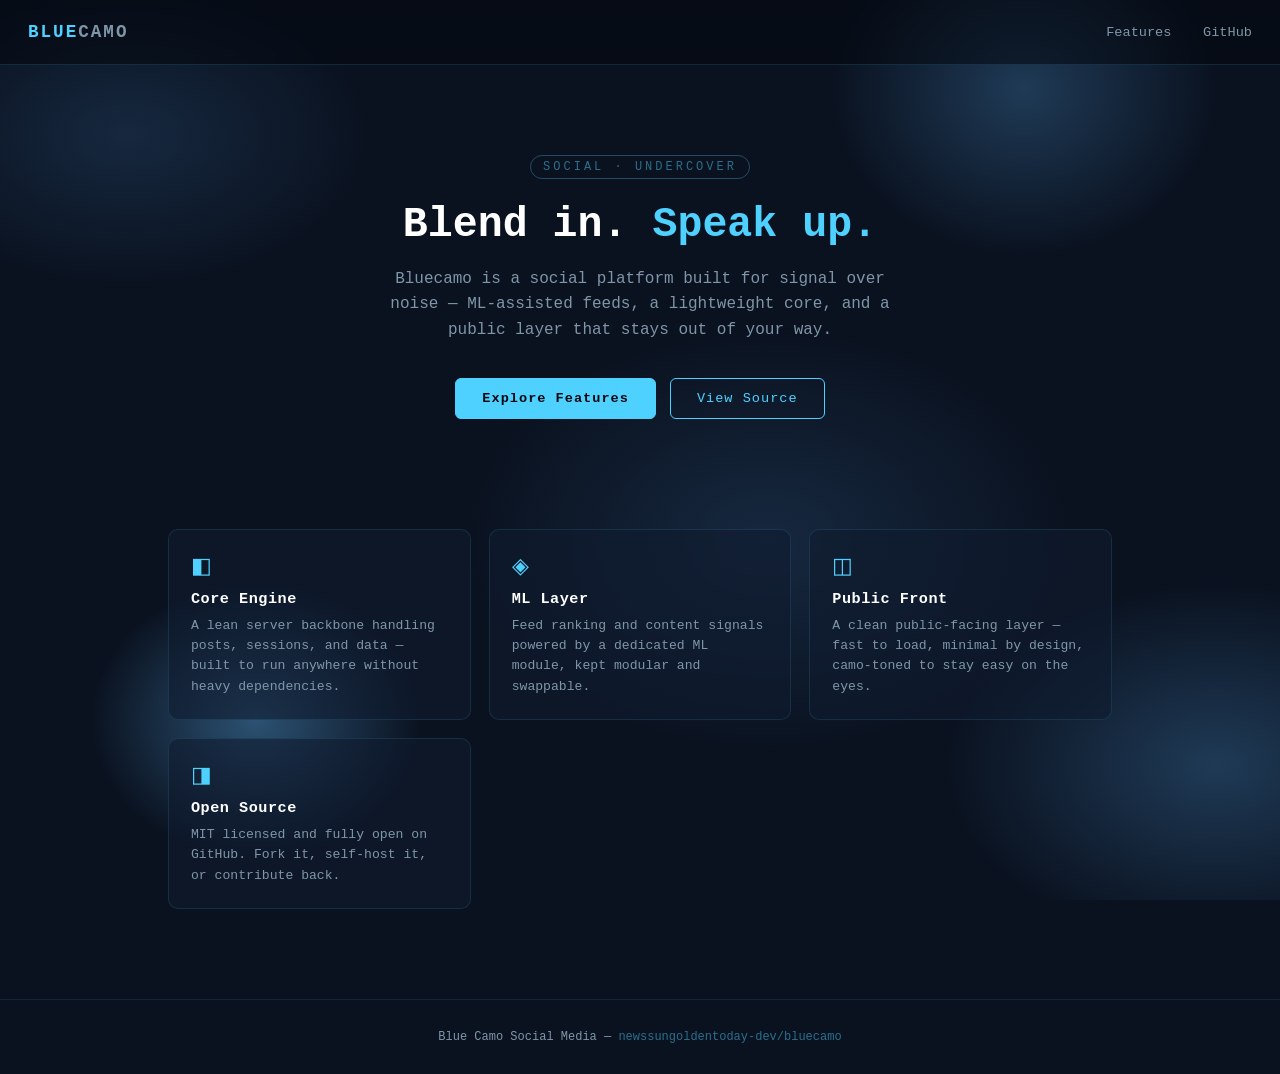
==== index.html @ e495bcbe "Create index.html" ====
<!DOCTYPE html>
<html lang="en">
<head>
<meta charset="UTF-8">
<meta name="viewport" content="width=device-width, initial-scale=1.0">
<title>Bluecamo — Social, Undercover</title>
<link rel="icon" type="image/png" href="/apple-touch-icon.png">
<link rel="apple-touch-icon" href="/apple-touch-icon.png">
<style>
  :root{
    --navy-0:#050810;
    --navy-1:#0a1220;
    --navy-2:#101c30;
    --camo-a:#16283f;
    --camo-b:#1f3a56;
    --camo-c:#2c5273;
    --accent:#4fd1ff;
    --accent-dim:#2a6f8c;
    --text:#d8e6f0;
    --text-dim:#7f96a8;
  }
  *{box-sizing:border-box;margin:0;padding:0;}
  body{
    font-family:'JetBrains Mono', 'Courier New', monospace;
    background:var(--navy-0);
    color:var(--text);
    min-height:100vh;
    background-image:
      radial-gradient(ellipse 400px 250px at 10% 15%, var(--camo-a) 0%, transparent 60%),
      radial-gradient(ellipse 350px 300px at 80% 10%, var(--camo-b) 0%, transparent 55%),
      radial-gradient(ellipse 500px 350px at 60% 60%, var(--camo-a) 0%, transparent 60%),
      radial-gradient(ellipse 300px 250px at 20% 80%, var(--camo-c) 0%, transparent 55%),
      radial-gradient(ellipse 450px 300px at 95% 85%, var(--camo-b) 0%, transparent 60%);
    background-color:var(--navy-1);
    background-attachment:fixed;
  }
  header{
    display:flex;justify-content:space-between;align-items:center;
    padding:22px 28px;border-bottom:1px solid rgba(79,209,255,0.15);
    background:rgba(5,8,16,0.55);backdrop-filter:blur(4px);
  }
  .logo{font-weight:700;font-size:1.1rem;letter-spacing:2px;color:var(--accent);}
  .logo span{color:var(--text-dim);}
  nav a{color:var(--text-dim);text-decoration:none;margin-left:22px;font-size:0.85rem;}
  nav a:hover{color:var(--accent);}
  .hero{
    padding:90px 28px 70px;max-width:820px;margin:0 auto;text-align:center;
  }
  .tag{
    display:inline-block;font-size:0.75rem;letter-spacing:3px;color:var(--accent-dim);
    border:1px solid rgba(79,209,255,0.3);padding:4px 12px;border-radius:20px;margin-bottom:22px;
  }
  h1{font-size:2.6rem;line-height:1.15;color:#fff;margin-bottom:18px;}
  h1 em{font-style:normal;color:var(--accent);}
  .sub{color:var(--text-dim);font-size:1rem;max-width:520px;margin:0 auto 34px;line-height:1.6;}
  .cta{display:flex;gap:14px;justify-content:center;flex-wrap:wrap;}
  .btn{
    padding:12px 26px;border-radius:6px;font-size:0.85rem;text-decoration:none;
    border:1px solid var(--accent);color:var(--accent);letter-spacing:1px;
  }
  .btn.primary{background:var(--accent);color:var(--navy-0);font-weight:700;}
  .btn:hover{opacity:0.85;}
  .features{
    max-width:1000px;margin:0 auto;padding:40px 28px 90px;
    display:grid;grid-template-columns:repeat(auto-fit,minmax(230px,1fr));gap:18px;
  }
  .card{
    background:rgba(16,28,48,0.6);border:1px solid rgba(79,209,255,0.12);
    border-radius:10px;padding:22px;
  }
  .card .icon{font-size:1.4rem;color:var(--accent);margin-bottom:10px;}
  .card h3{font-size:0.95rem;color:#fff;margin-bottom:8px;letter-spacing:0.5px;}
  .card p{font-size:0.82rem;color:var(--text-dim);line-height:1.55;}
  footer{
    text-align:center;padding:30px;color:var(--text-dim);font-size:0.75rem;
    border-top:1px solid rgba(79,209,255,0.1);
  }
  footer a{color:var(--accent-dim);text-decoration:none;}
</style>
</head>
<body>

<header>
  <div class="logo">BLUE<span>CAMO</span></div>
  <nav>
    <a href="#features">Features</a>
    <a href="https://github.com/newssungoldentoday-dev/bluecamo">GitHub</a>
  </nav>
</header>

<section class="hero">
  <div class="tag">SOCIAL &middot; UNDERCOVER</div>
  <h1>Blend in. <em>Speak up.</em></h1>
  <p class="sub">
    Bluecamo is a social platform built for signal over noise —
    ML-assisted feeds, a lightweight core, and a public layer
    that stays out of your way.
  </p>
  <div class="cta">
    <a class="btn primary" href="#features">Explore Features</a>
    <a class="btn" href="https://github.com/newssungoldentoday-dev/bluecamo">View Source</a>
  </div>
</section>

<section class="features" id="features">
  <div class="card">
    <div class="icon">◧</div>
    <h3>Core Engine</h3>
    <p>A lean server backbone handling posts, sessions, and data — built to run anywhere without heavy dependencies.</p>
  </div>
  <div class="card">
    <div class="icon">◈</div>
    <h3>ML Layer</h3>
    <p>Feed ranking and content signals powered by a dedicated ML module, kept modular and swappable.</p>
  </div>
  <div class="card">
    <div class="icon">◫</div>
    <h3>Public Front</h3>
    <p>A clean public-facing layer — fast to load, minimal by design, camo-toned to stay easy on the eyes.</p>
  </div>
  <div class="card">
    <div class="icon">◨</div>
    <h3>Open Source</h3>
    <p>MIT licensed and fully open on GitHub. Fork it, self-host it, or contribute back.</p>
  </div>
</section>

<footer>
  Blue Camo Social Media — <a href="https://github.com/newssungoldentoday-dev/bluecamo">newssungoldentoday-dev/bluecamo</a>
</footer>

</body>
  </html>
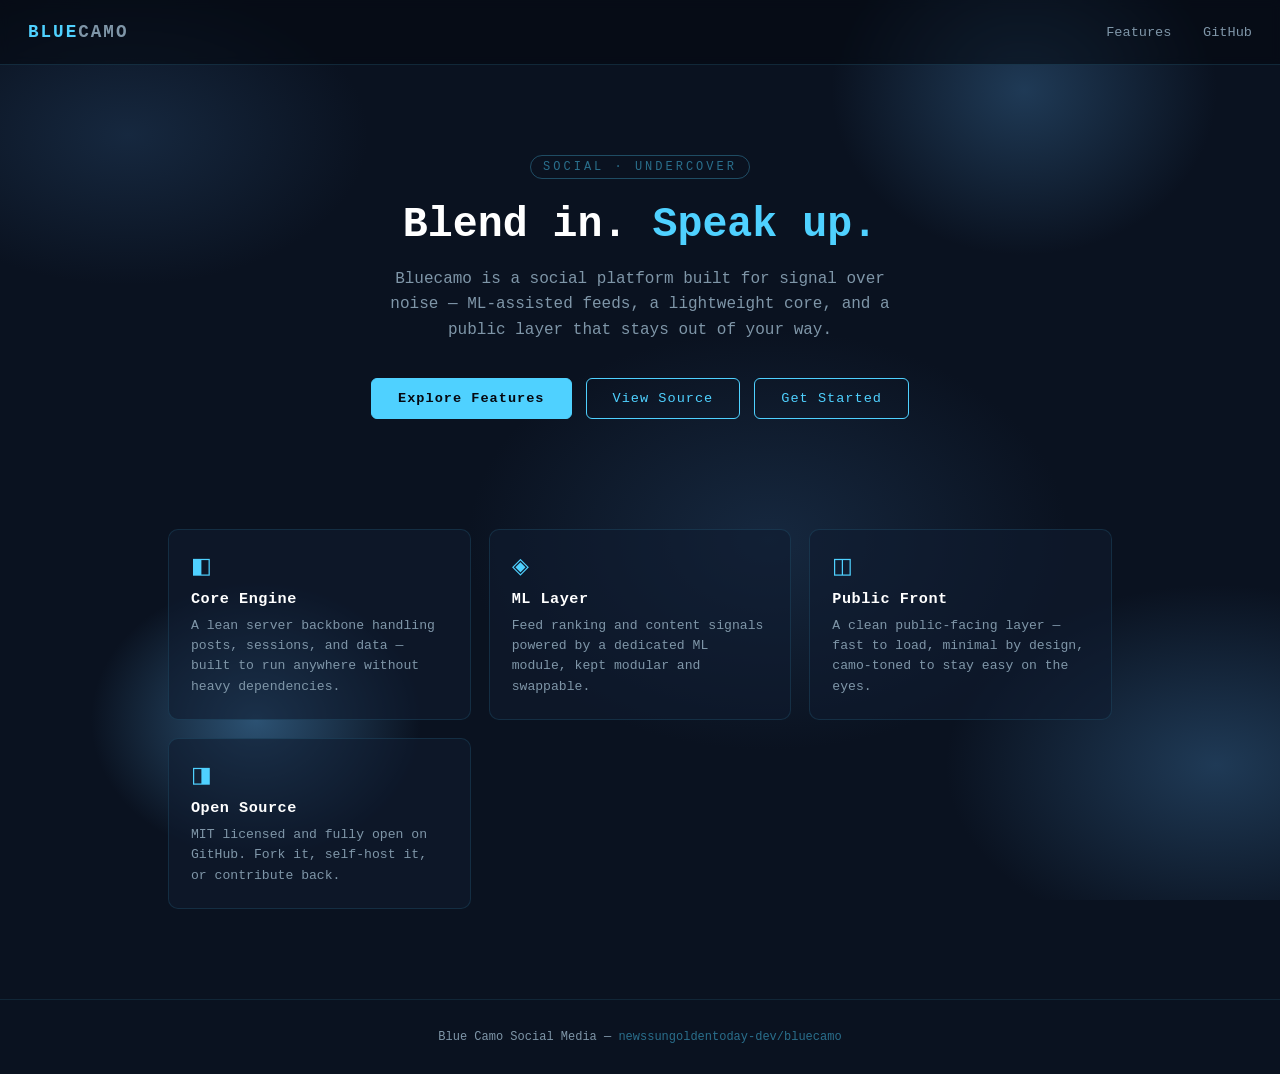
==== commit 53498c44: "Update index.html" ====
--- a/index.html
+++ b/index.html
@@ -99,6 +99,7 @@
   <div class="cta">
     <a class="btn primary" href="#features">Explore Features</a>
     <a class="btn" href="https://github.com/newssungoldentoday-dev/bluecamo">View Source</a>
+    <a class="btn" href="https://bluecamo-connects-hearts.lovable.app/">Get Started</a>
   </div>
 </section>
 
